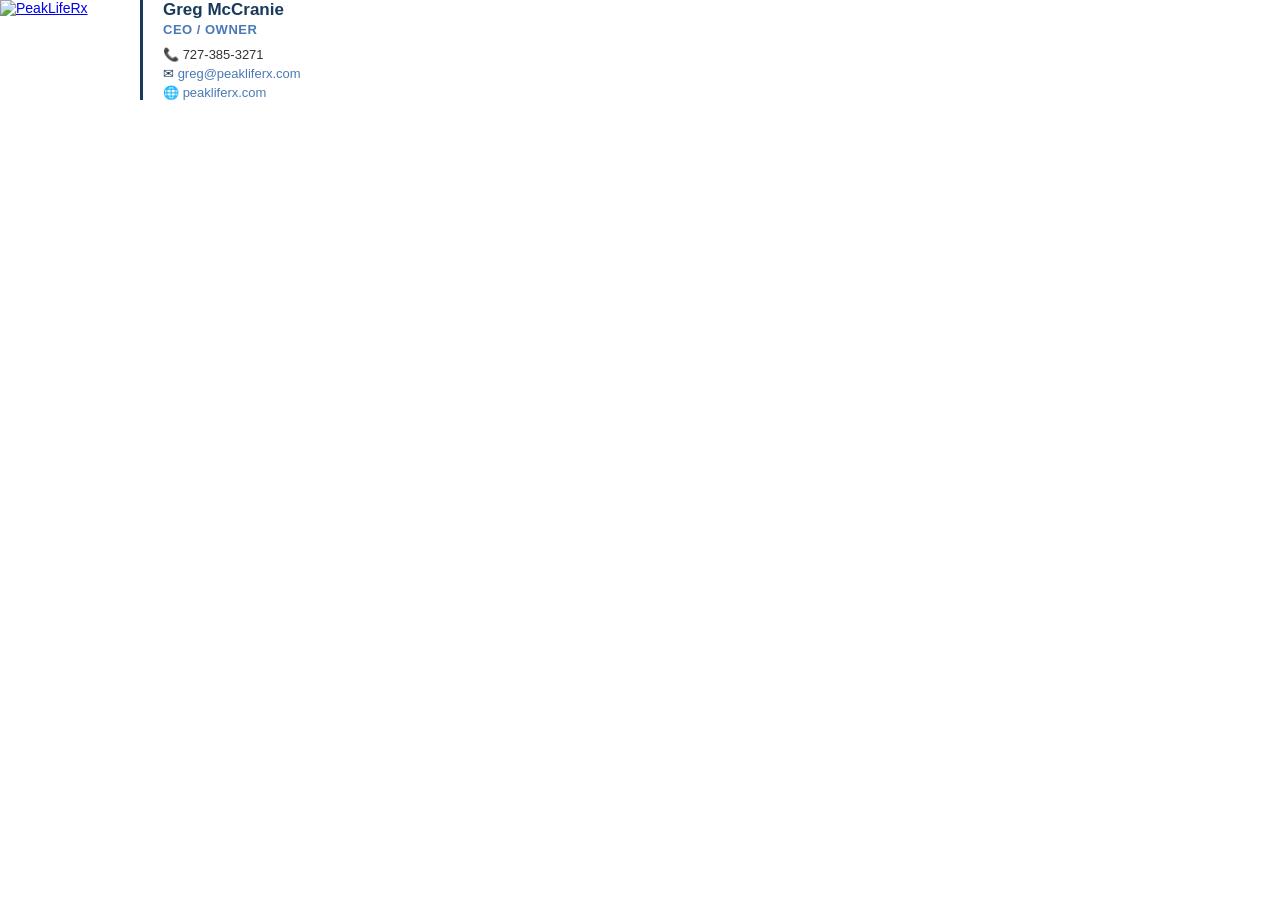
==== signature.html @ 0c988425 "Add email signature page" ====
<!DOCTYPE html>
<html lang="en">
<head>
  <meta charset="UTF-8">
  <meta name="viewport" content="width=device-width, initial-scale=1.0">
  <title>Email Signature - Greg McCranie</title>
  <style>
    body { margin: 0; padding: 0; background: #fff; font-family: Arial, Helvetica, sans-serif; }
  </style>
</head>
<body>
<table cellpadding="0" cellspacing="0" border="0" style="font-family: Arial, Helvetica, sans-serif; font-size: 14px; color: #333333;">
  <tr>
    <td style="padding-right: 20px; vertical-align: top; border-right: 3px solid #1a3a5c;">
      <a href="http://peakliferx.com" target="_blank">
        <img src="http://pwcbkupo.gensparkclaw.com/logo.png" alt="PeakLifeRx" width="120" style="display: block;">
      </a>
    </td>
    <td style="padding-left: 20px; vertical-align: top;">
      <p style="margin: 0 0 2px 0; font-size: 17px; font-weight: bold; color: #1a3a5c;">Greg McCranie</p>
      <p style="margin: 0 0 10px 0; font-size: 13px; color: #4a7ab5; font-weight: 600; text-transform: uppercase; letter-spacing: 0.5px;">CEO / Owner</p>
      <p style="margin: 0 0 4px 0; font-size: 13px; color: #555555;">
        <span style="color: #1a3a5c;">📞</span>
        <a href="tel:7273853271" style="color: #333333; text-decoration: none;">727-385-3271</a>
      </p>
      <p style="margin: 0 0 4px 0; font-size: 13px; color: #555555;">
        <span style="color: #1a3a5c;">✉</span>
        <a href="mailto:greg@peakliferx.com" style="color: #4a7ab5; text-decoration: none;">greg@peakliferx.com</a>
      </p>
      <p style="margin: 0; font-size: 13px; color: #555555;">
        <span style="color: #1a3a5c;">🌐</span>
        <a href="https://peakliferx.com" style="color: #4a7ab5; text-decoration: none;">peakliferx.com</a>
      </p>
    </td>
  </tr>
</table>
</body>
</html>
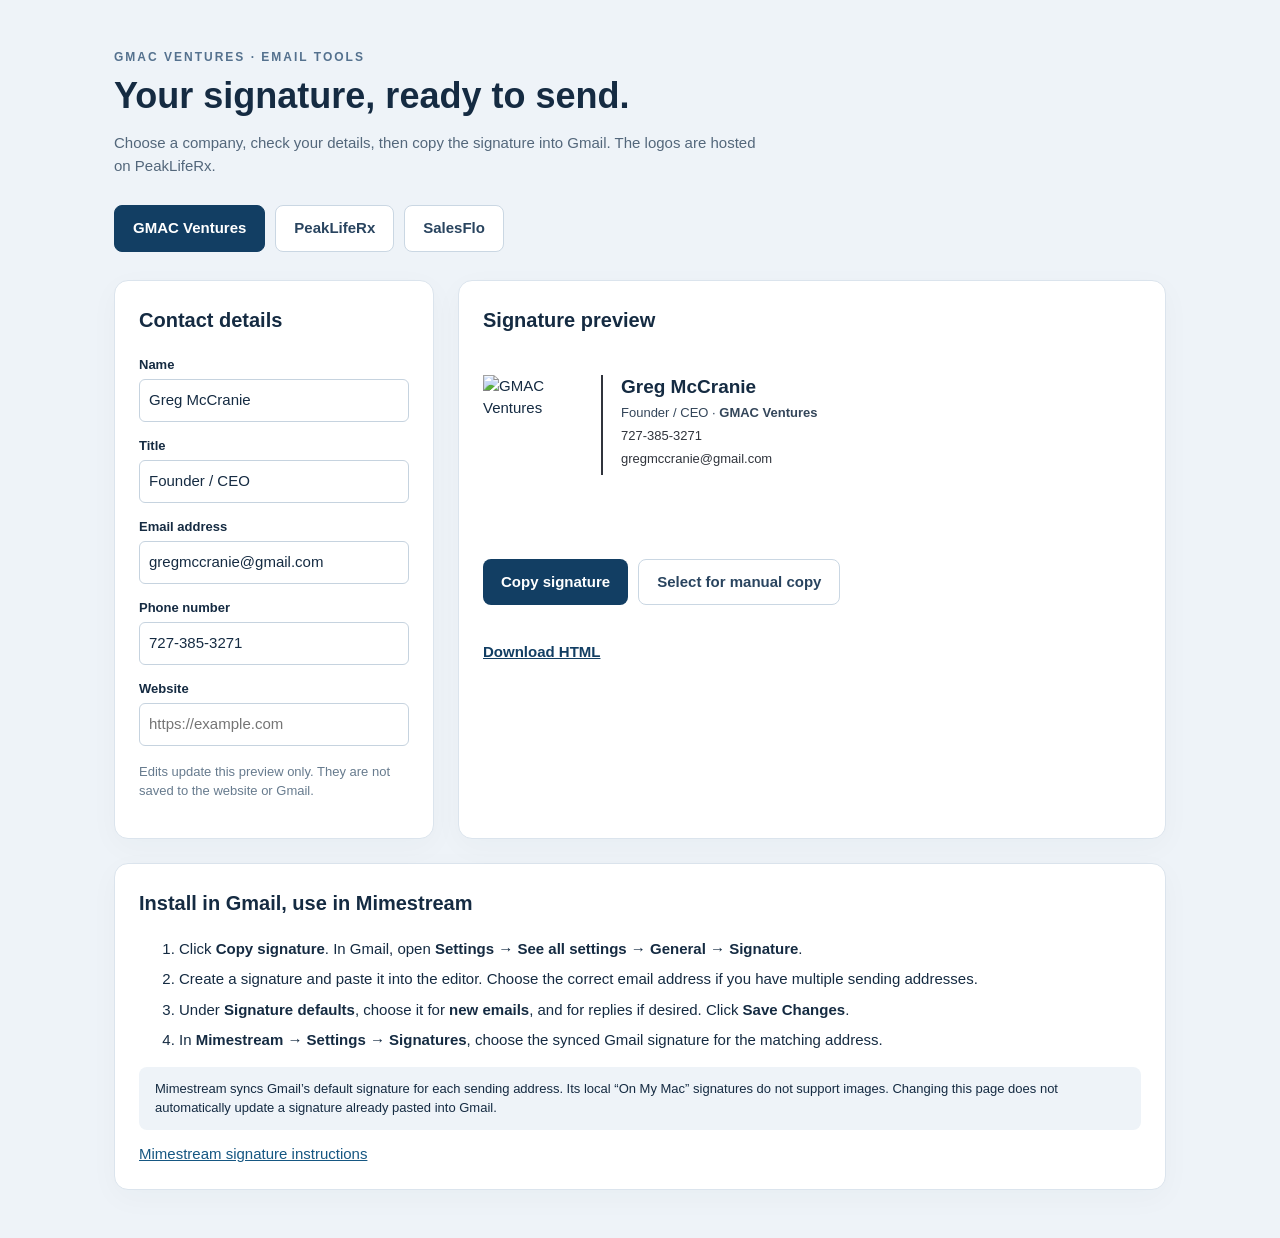
==== commit 54882f73: "Add Gmail signature manager for GMAC Ventures, PeakLifeRx and SalesFlo" ====
--- a/signature.html
+++ b/signature.html
@@ -1,38 +1,38 @@
-<!DOCTYPE html>
+<!doctype html>
 <html lang="en">
 <head>
-  <meta charset="UTF-8">
-  <meta name="viewport" content="width=device-width, initial-scale=1.0">
-  <title>Email Signature - Greg McCranie</title>
-  <style>
-    body { margin: 0; padding: 0; background: #fff; font-family: Arial, Helvetica, sans-serif; }
-  </style>
+<meta charset="utf-8">
+<meta name="viewport" content="width=device-width,initial-scale=1">
+<meta name="robots" content="noindex,nofollow">
+<title>Email signatures | Greg McCranie</title>
+<style>
+*{box-sizing:border-box}body{margin:0;background:#eef3f8;color:#152b42;font:15px/1.5 Arial,Helvetica,sans-serif}main{max-width:1100px;margin:auto;padding:48px 24px}.eyebrow{color:#54718e;text-transform:uppercase;letter-spacing:2px;font-size:12px;font-weight:bold}h1{font-size:36px;line-height:1.2;margin:8px 0 12px}h2{font-size:20px;margin:0 0 20px}.intro{color:#53677b;max-width:650px}.companies{display:flex;gap:10px;flex-wrap:wrap;margin:28px 0}.companies button{background:white;color:#29445f;border:1px solid #cad7e3}.companies button[aria-pressed="true"]{background:#123e63;color:white;border-color:#123e63}button,a.download{font:inherit;font-weight:bold;padding:11px 18px;border-radius:8px;cursor:pointer}.layout{display:grid;grid-template-columns:320px 1fr;gap:24px}.panel{background:white;border:1px solid #dbe4ed;border-radius:14px;padding:24px;box-shadow:0 8px 30px #19314a08}label{display:block;margin-top:14px;font-weight:bold;font-size:13px}input{display:block;width:100%;font:inherit;color:#152b42;border:1px solid #c6d3df;border-radius:6px;padding:9px;margin-top:5px}.preview{overflow:auto;background:#fff;padding:20px 0;min-height:180px}#copy{border:0;color:white;background:#123e63}#select{background:white;border:1px solid #cad7e3;color:#29445f}.actions{display:flex;gap:10px;flex-wrap:wrap;margin-top:24px}a.download{color:#123e63;padding-left:0}#status{min-height:24px;margin:12px 0 0;color:#315b46}.hint{font-size:13px;color:#677b8e;margin-top:16px}.setup{margin-top:24px}li{margin:8px 0}.note{padding:12px 16px;background:#eef3f8;border-radius:8px;font-size:13px}a{color:#165782}@media(max-width:760px){main{padding:28px 16px}.layout{grid-template-columns:1fr}h1{font-size:29px}.panel{padding:20px}}
+</style>
 </head>
-<body>
-<table cellpadding="0" cellspacing="0" border="0" style="font-family: Arial, Helvetica, sans-serif; font-size: 14px; color: #333333;">
-  <tr>
-    <td style="padding-right: 20px; vertical-align: top; border-right: 3px solid #1a3a5c;">
-      <a href="http://peakliferx.com" target="_blank">
-        <img src="http://pwcbkupo.gensparkclaw.com/logo.png" alt="PeakLifeRx" width="120" style="display: block;">
-      </a>
-    </td>
-    <td style="padding-left: 20px; vertical-align: top;">
-      <p style="margin: 0 0 2px 0; font-size: 17px; font-weight: bold; color: #1a3a5c;">Greg McCranie</p>
-      <p style="margin: 0 0 10px 0; font-size: 13px; color: #4a7ab5; font-weight: 600; text-transform: uppercase; letter-spacing: 0.5px;">CEO / Owner</p>
-      <p style="margin: 0 0 4px 0; font-size: 13px; color: #555555;">
-        <span style="color: #1a3a5c;">📞</span>
-        <a href="tel:7273853271" style="color: #333333; text-decoration: none;">727-385-3271</a>
-      </p>
-      <p style="margin: 0 0 4px 0; font-size: 13px; color: #555555;">
-        <span style="color: #1a3a5c;">✉</span>
-        <a href="mailto:greg@peakliferx.com" style="color: #4a7ab5; text-decoration: none;">greg@peakliferx.com</a>
-      </p>
-      <p style="margin: 0; font-size: 13px; color: #555555;">
-        <span style="color: #1a3a5c;">🌐</span>
-        <a href="https://peakliferx.com" style="color: #4a7ab5; text-decoration: none;">peakliferx.com</a>
-      </p>
-    </td>
-  </tr>
-</table>
-</body>
-</html>
+<body><main>
+<div class="eyebrow">GMAC Ventures · Email tools</div>
+<h1>Your signature, ready to send.</h1>
+<p class="intro">Choose a company, check your details, then copy the signature into Gmail. The logos are hosted on PeakLifeRx.</p>
+<div class="companies" aria-label="Company"><button type="button" data-company="gmac" aria-pressed="true">GMAC Ventures</button><button type="button" data-company="peakliferx" aria-pressed="false">PeakLifeRx</button><button type="button" data-company="salesflo" aria-pressed="false">SalesFlo</button></div>
+<div class="layout">
+<section class="panel"><h2>Contact details</h2>
+<label for="name">Name</label><input id="name" autocomplete="name">
+<label for="title">Title</label><input id="title">
+<label for="email">Email address</label><input id="email" type="email" autocomplete="email" placeholder="Enter your sending email address">
+<label for="phone">Phone number</label><input id="phone" type="tel" autocomplete="tel">
+<label for="website">Website</label><input id="website" type="url" placeholder="https://example.com">
+<p class="hint">Edits update this preview only. They are not saved to the website or Gmail.</p>
+</section>
+<section class="panel"><h2 id="preview-heading">Signature preview</h2><div id="preview" class="preview" aria-labelledby="preview-heading"></div>
+<div class="actions"><button id="copy" type="button">Copy signature</button><button id="select" type="button">Select for manual copy</button></div>
+<p id="status" role="status" aria-live="polite"></p><a id="download" class="download" download="signature.html">Download HTML</a>
+<p class="hint" id="email-note"></p>
+</section></div>
+<section class="panel setup"><h2>Install in Gmail, use in Mimestream</h2><ol>
+<li>Click <strong>Copy signature</strong>. In Gmail, open <strong>Settings → See all settings → General → Signature</strong>.</li>
+<li>Create a signature and paste it into the editor. Choose the correct email address if you have multiple sending addresses.</li>
+<li>Under <strong>Signature defaults</strong>, choose it for <strong>new emails</strong>, and for replies if desired. Click <strong>Save Changes</strong>.</li>
+<li>In <strong>Mimestream → Settings → Signatures</strong>, choose the synced Gmail signature for the matching address.</li>
+</ol><p class="note">Mimestream syncs Gmail’s default signature for each sending address. Its local “On My Mac” signatures do not support images. Changing this page does not automatically update a signature already pasted into Gmail.</p>
+<a href="https://mimestream.com/help/user-guide/signatures" target="_blank" rel="noopener noreferrer">Mimestream signature instructions</a></section>
+</main><script src="/signature.js"></script></body></html>
